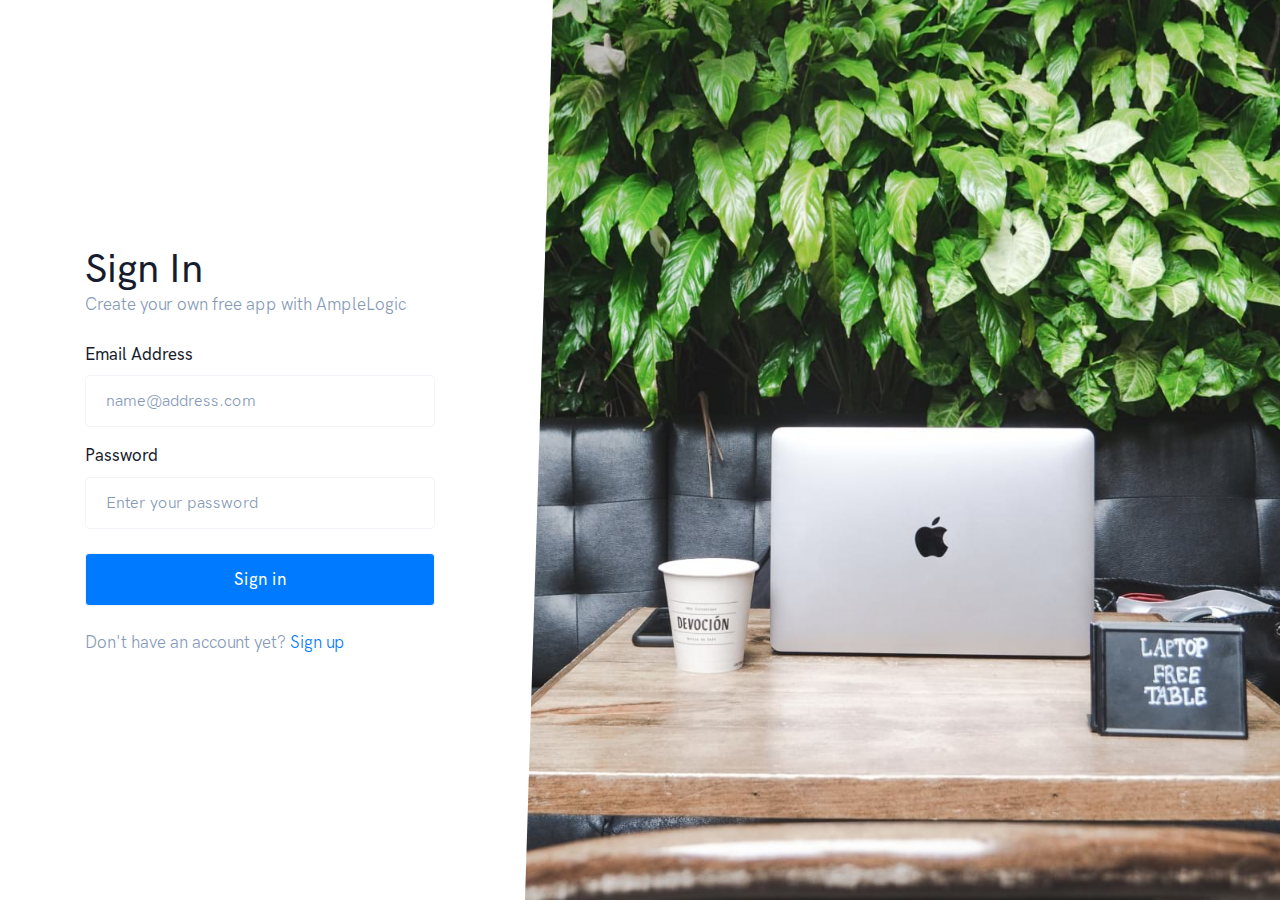
==== index.html @ c7919330 "Ample Login Page" ====
<!DOCTYPE html>
<html lang="en">
<head>
    <meta charset="UTF-8">
    <meta http-equiv="X-UA-Compatible" content="IE=edge">
    <meta name="viewport" content="width=device-width, initial-scale=1.0">
    <title>Ample Logic | Login Page</title>
    <!-- Custom Fonts -->
    <link rel="stylesheet" href="fonts/stylesheet.css">
    <!-- Bootstrap CSS -->
    <link rel="stylesheet" href="bootstrap/css/bootstrap.min.css">
    <!-- Custom CSS -->
    <link rel="stylesheet" href="css/style.css">
</head>
<body>
    
    <div class="ms-overflow-x ms-login-section">
        <div class="container">
            <div class="row">
                <div class="col-md-12 col-lg-4 align-self-center">
                    <h1 class="mb-0">Sign In</h1>
                    <p class="ms-text-muted mb-4">Create your own free app with AmpleLogic</p>
                    <form class="ms-form">
                        <div class="form-group">
                            <label class="form-label" for="email">Email Address</label>
                            <input type="email" class="form-control" id="email" placeholder="name@address.com">
                        </div>
                        <div class="form-group mb-4">
                            <label class="form-label" for="password">Password</label>
                            <input type="password" class="form-control" id="password" placeholder="Enter your password">
                        </div>
                        <button class="btn w-100 btn-primary ms-btn" type="submit">Sign in</button>
                    </form>
                    <p class="mt-4 mb-0 ms-text-muted">Don't have an account yet? <a href="signup-cover.html">Sign up</a></p>
                </div>
                <div class="col-lg-8 ms-bg-image d-none d-lg-block">
                    <div class="h-100"></div>
                </div>
            </div>
        </div>
    </div>

</body>
</html>
---- fonts/stylesheet.css ----
@font-face {
    font-family: 'HK Grotesk Pro';
    src: url('HKGroteskPro-Regular.eot');
    src: url('HKGroteskPro-Regular.eot?#iefix') format('embedded-opentype'),
        url('HKGroteskPro-Regular.woff2') format('woff2'),
        url('HKGroteskPro-Regular.woff') format('woff'),
        url('HKGroteskPro-Regular.ttf') format('truetype'),
        url('HKGroteskPro-Regular.svg#HKGroteskPro-Regular') format('svg');
    font-weight: normal;
    font-style: normal;
    font-display: swap;
}

@font-face {
    font-family: 'HK Grotesk Pro';
    src: url('HKGroteskPro-Medium.eot');
    src: url('HKGroteskPro-Medium.eot?#iefix') format('embedded-opentype'),
        url('HKGroteskPro-Medium.woff2') format('woff2'),
        url('HKGroteskPro-Medium.woff') format('woff'),
        url('HKGroteskPro-Medium.ttf') format('truetype'),
        url('HKGroteskPro-Medium.svg#HKGroteskPro-Medium') format('svg');
    font-weight: 500;
    font-style: normal;
    font-display: swap;
}
---- css/style.css ----
body {
    font-family: 'HK Grotesk Pro';
    font-size: 17px;
    color: #161c2d;
}
form input.form-control::placeholder {
    color:#869ab8;
}
.ms-form .form-control,
.ms-form .btn-primary {
    padding: 13px 20px;
    height: auto;
    border: 1px solid #f1f4f8;
}
.ms-form .form-control:focus {
    background-color: #fff;
    border-color: #335eea;
    box-shadow: none;
}
.ms-form label {
    font-weight: 500;
}
.ms-btn {
    font-weight: 500;
    font-size: 17px;
    letter-spacing: 0.5px;
}
.ms-btn:focus {
    box-shadow: none;
}
.ms-text-muted {
    color:#869ab8;
}
.ms-overflow-x {
    overflow-x: hidden;
}
.ms-login-section > .container > .row {
    height: 100vh;
}
.ms-bg-image {
    padding-left:75px;
}
.ms-bg-image > div {
    /* background: no-repeat 50%/cover; */
    background-image: url('../images/login-bg.jpg');
    background-repeat: no-repeat;
    background-size: cover;
    background-position: center;
    width: calc(100% + 50vw - 550px + 2.5rem);
    clip-path: polygon(3.5% 0%, 100% 0, 100% 100%, 0% 100%);
}
@media (max-width:1200px) {
    .ms-bg-image > div {
        width: calc(100% + 60vw - 550px + 2.5rem);
    }
    .ms-bg-image {
        padding-left: 30px;
    }
}
@media (max-width:600px) {
    h1 {
        font-size: 32px;
    }
}
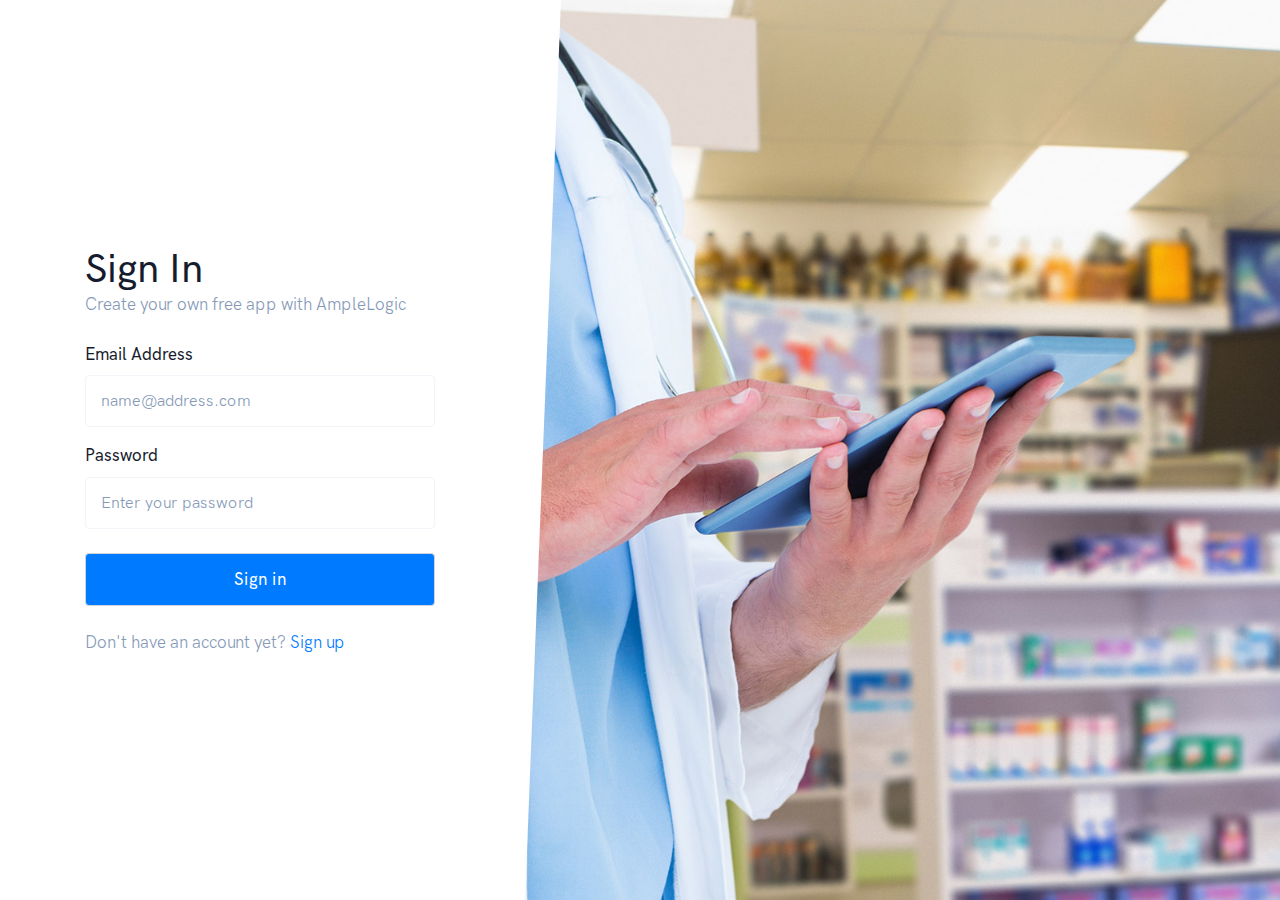
==== commit b82af6d1: "2 new variations" ====
--- a/index.html
+++ b/index.html
@@ -33,8 +33,8 @@
                     </form>
                     <p class="mt-4 mb-0 ms-text-muted">Don't have an account yet? <a href="signup-cover.html">Sign up</a></p>
                 </div>
-                <div class="col-lg-8 ms-bg-image d-none d-lg-block">
-                    <div class="h-100"></div>
+                <div class="col-lg-8 ms-bg-image ms-clip-img d-none d-lg-block">
+                    <div class="h-100" style="background-image: url('images/000.jpg');"></div>
                 </div>
             </div>
         </div>
--- a/css/style.css
+++ b/css/style.css
@@ -2,13 +2,16 @@
     font-family: 'HK Grotesk Pro';
     font-size: 17px;
     color: #161c2d;
+}
+a:hover {
+    text-decoration: none;
 }
 form input.form-control::placeholder {
     color:#869ab8;
 }
 .ms-form .form-control,
 .ms-form .btn-primary {
-    padding: 13px 20px;
+    padding: 13px 15px;
     height: auto;
     border: 1px solid #f1f4f8;
 }
@@ -40,18 +43,23 @@
 .ms-bg-image {
     padding-left:75px;
 }
-.ms-bg-image > div {
-    /* background: no-repeat 50%/cover; */
-    background-image: url('../images/login-bg.jpg');
+.ms-bg-image > div {    
     background-repeat: no-repeat;
     background-size: cover;
+    background-position: 100% 20%;
+    width: calc(100% + 50vw - 550px + 2.5rem);
+}
+.ms-bg-image.ms-clip-img > div { 
+    clip-path: polygon(4.5% 0%, 100% 0, 100% 100%, 0% 100%);
+}
+.ms-bg-vector > div {
+    background-repeat: no-repeat;
     background-position: center;
-    width: calc(100% + 50vw - 550px + 2.5rem);
-    clip-path: polygon(3.5% 0%, 100% 0, 100% 100%, 0% 100%);
 }
 @media (max-width:1200px) {
     .ms-bg-image > div {
         width: calc(100% + 60vw - 550px + 2.5rem);
+        background-position: 40% 20%;
     }
     .ms-bg-image {
         padding-left: 30px;
@@ -61,4 +69,112 @@
     h1 {
         font-size: 32px;
     }
+}
+
+/*----- Layout Three & Four CSS -----*/
+.ms-google-btn {
+    border:1px solid #e1e1e1;
+    border-radius: 3px;
+    padding: 11px;
+    font-size: 16px;
+    color:#333;
+    font-weight: 600;
+}
+.ms-google-btn:hover {
+    color:#333;
+    background: #f6f6f6;
+}
+.ms-seperator {
+    font-size: 14px;
+    color:#869ab8;
+}
+.ms-seperator span:before,
+.ms-seperator span:after {
+    background: #c1d9f8;
+    width: 32%;
+    height: 1px;
+    position: absolute;
+    top: 11px;
+    content: '';
+}
+.ms-seperator span:before {
+    left:0;
+}
+.ms-seperator span:after {
+    right:0;
+}
+.ms-page-three .row, 
+.ms-page-four .container-fluid > .row {
+    height:100vh;
+}
+.ms-page-three .ms-content-area {
+    padding-left:20%;
+    padding-right: 7%;
+}
+.ms-page-three .ms-bg-image {
+    background-image: url('../images/00002.jpg');
+    background-position: 100% 80%;
+}
+.ms-page-four .ms-bg-image {
+    background-image: url('../images/003302.jpg');
+    background-position: center;
+}
+.ms-page-four .ms-content-area {
+    padding-left: 7%;
+    padding-right: 20%;
+}
+.ms-page-four .ms-form .form-control, .ms-form .btn-primary {
+    border: 1px solid #ced4da;
+}
+.ms-page-four .ms-google-btn {
+    border: 1px solid #ced4da;
+    background:#fff;
+}
+@media (max-width:1500px) {
+    .ms-page-three .ms-content-area {
+        padding-left:10%;
+        padding-right: 8%;
+    }
+    .ms-page-four .ms-content-area {
+        padding-right: 7%;
+    }
+}
+@media (max-width:1100px) {
+    .ms-page-three .ms-content-area {
+        padding-left:7%;
+        padding-right: 7%;
+    }
+    .ms-seperator span:before,
+    .ms-seperator span:after {
+        width: 30%;
+    }
+}
+@media (max-width:990px) {
+    .ms-seperator span:before,
+    .ms-seperator span:after {
+        width: 37%;
+    }
+}
+@media (max-width:550px) {
+    .ms-seperator span:before,
+    .ms-seperator span:after {
+        width: 28%;
+    }
+    .ms-page-three .ms-content-area, 
+    .ms-page-four .ms-content-area {
+        padding-left:4%;
+        padding-right: 4%;
+    }
+}
+@media (max-width:400px) {
+    .ms-seperator span:before,
+    .ms-seperator span:after {
+        width: 26%;
+    }
+}
+@media (max-width:350px) {
+    .ms-seperator span:before,
+    .ms-seperator span:after {
+        width: 24%;
+    }
 }